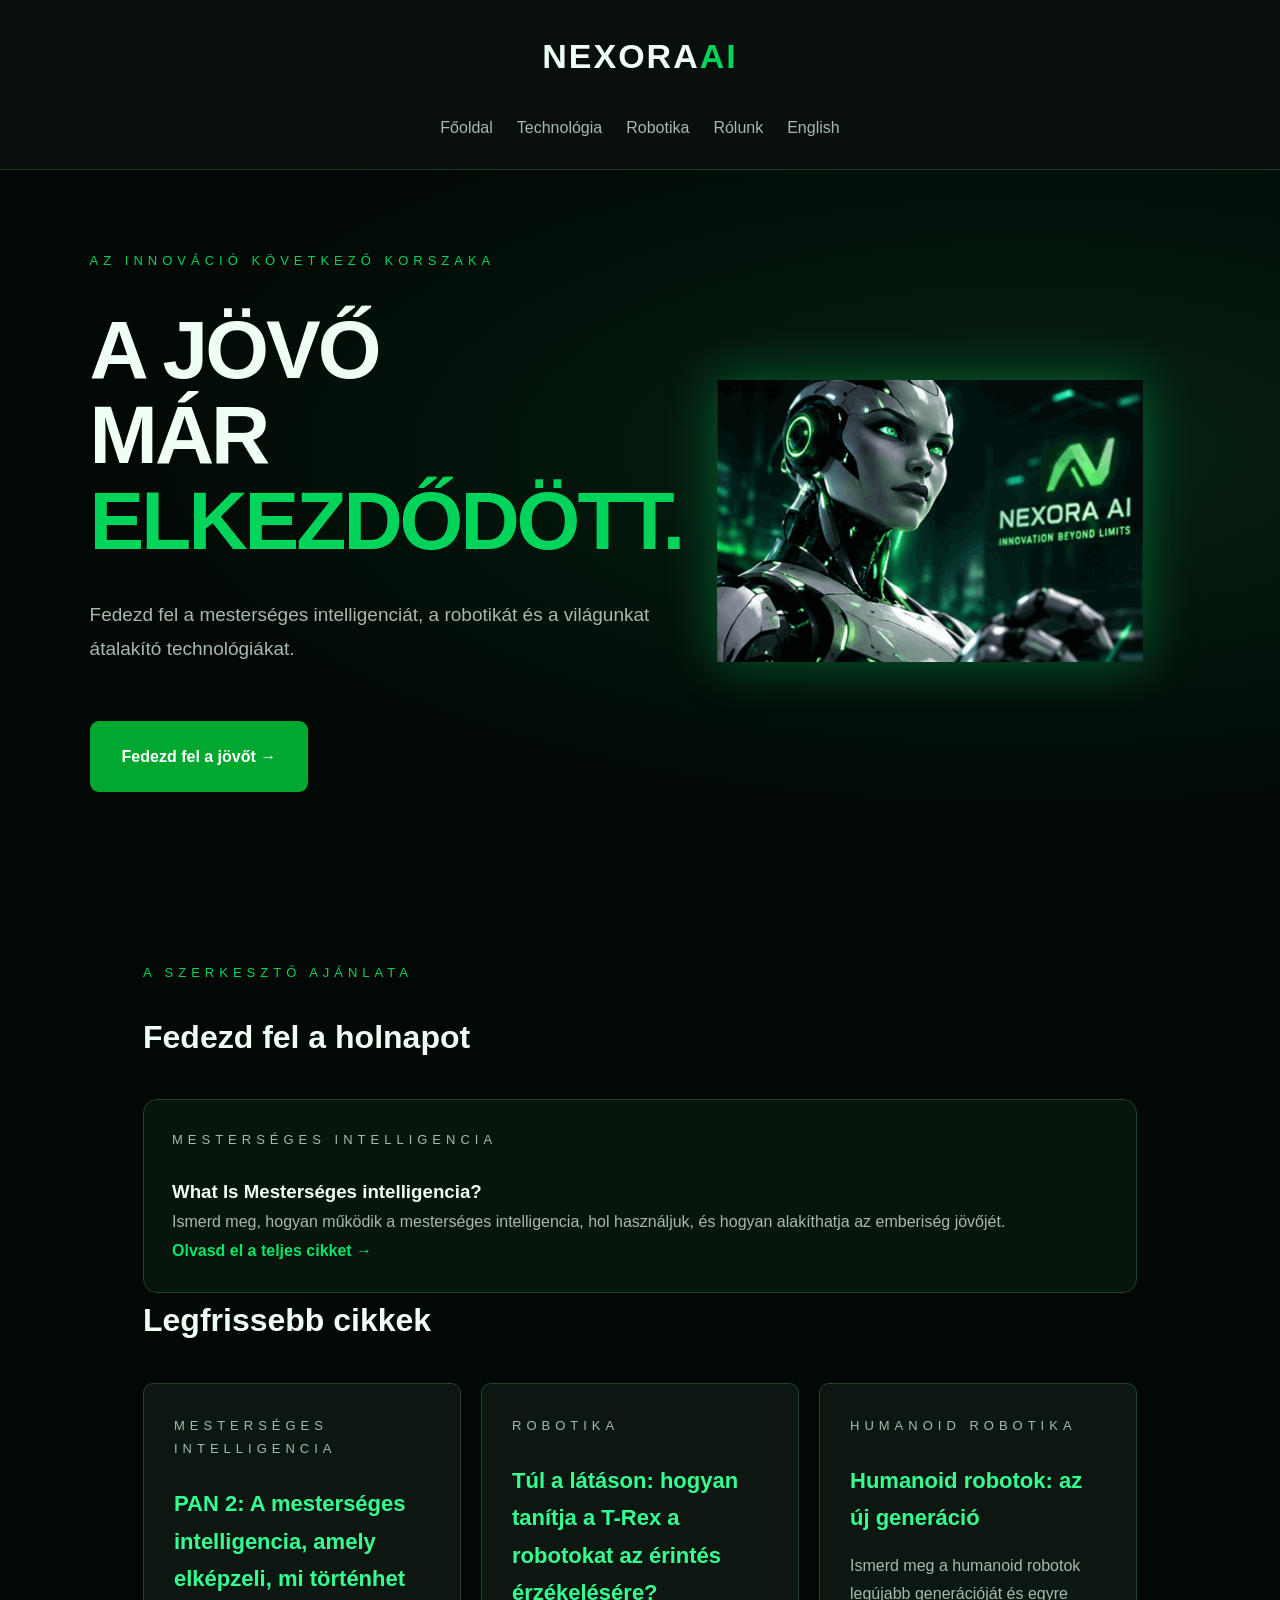
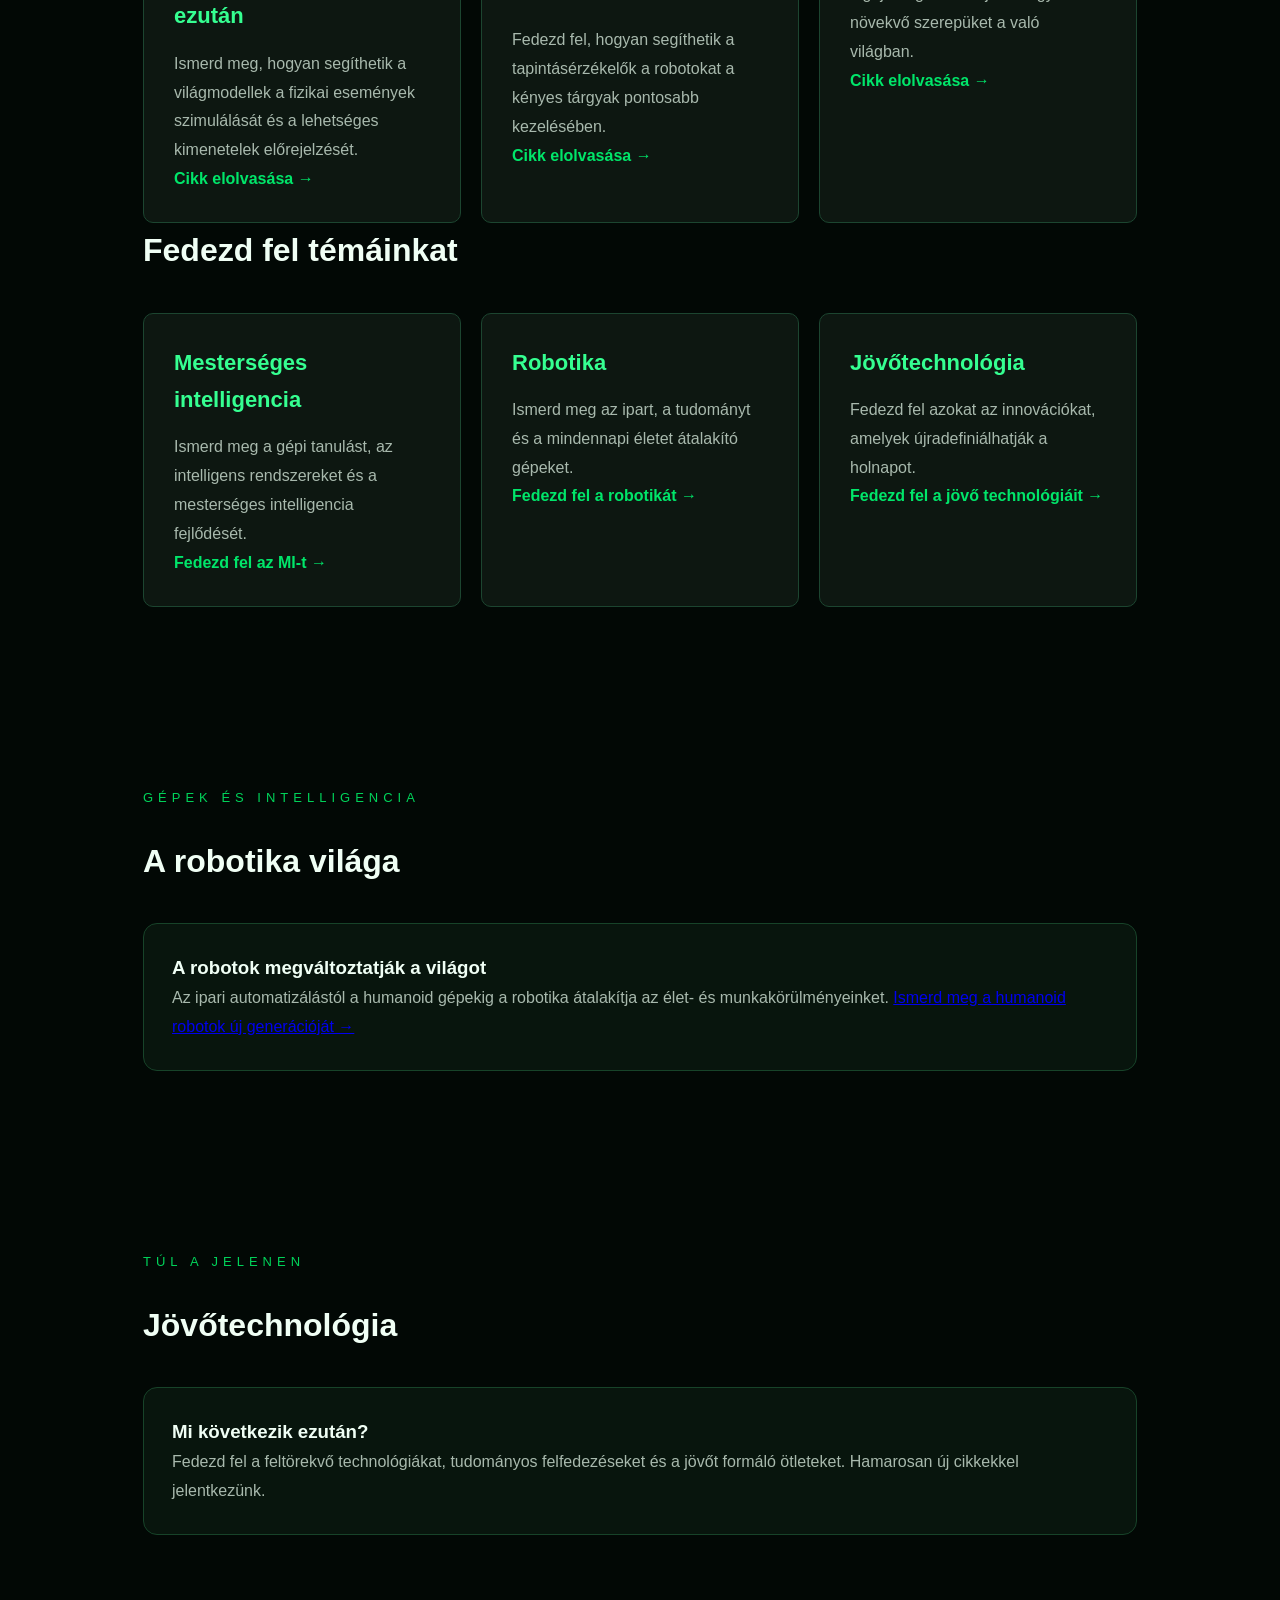
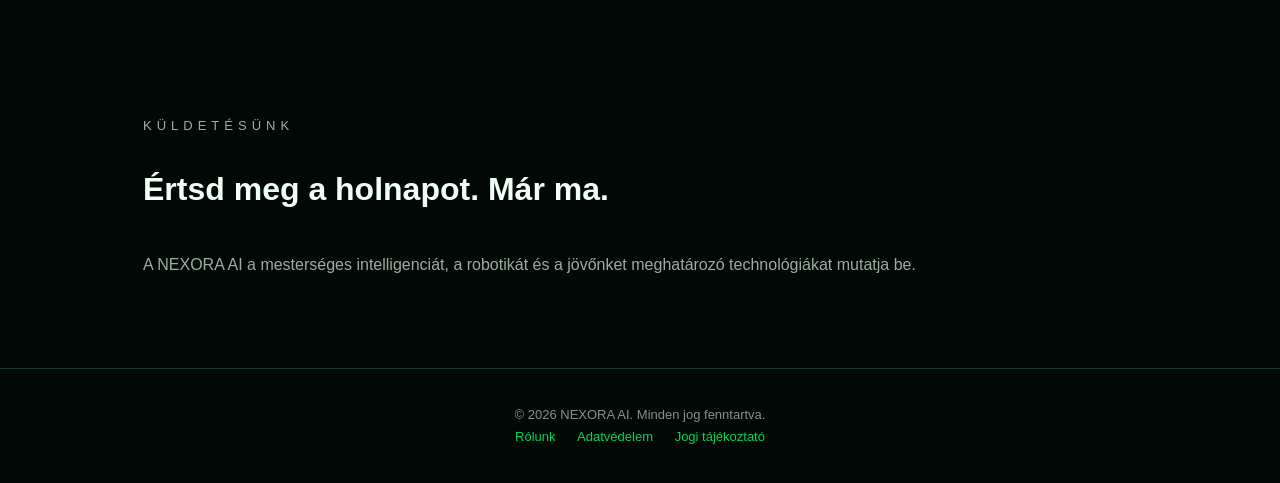
==== hu/index.html @ 95441c3a "Add Hungarian homepage and multilingual SEO" ====
<!DOCTYPE html>
<html lang="hu">
<head>
  <meta charset="UTF-8">
  <meta name="viewport" content="width=device-width, initial-scale=1.0">
  <meta name="description" content="Fedezd fel a mesterséges intelligencia, a robotika és a jövő technológiáit a NEXORA AI segítségével.">
  <meta name="theme-color" content="#020805">
  <title>NEXORA AI — A jövő már elkezdődött</title>
  <link rel="icon" href="../favicon.svg" type="image/svg+xml">
  <link rel="stylesheet" href="../styles.css">

  <style>
    * { box-sizing: border-box; }
    html { scroll-behavior: smooth; }
    body {
      margin: 0;
      background: #020805;
      color: #f0fff5;
      font-family: Arial, sans-serif;
    }
    header {
      padding: 28px 7%;
      display: flex;
      flex-direction: column;
      align-items: center;
      gap: 28px;
      border-bottom: 1px solid #163b27;
    }
    header h2 {
      margin: 0;
      font-size: 34px;
      letter-spacing: 2px;
    }
    header h2 span, .hero h1 span { color: #00d45a; }
    nav {
      display: flex;
      justify-content: center;
      flex-wrap: wrap;
      gap: 24px;
    }
    nav a {
      color: #a8b9ad;
      text-decoration: none;
      font-size: 16px;
    }
    nav a:hover, footer a:hover { color: #00e66a; }
    .hero {
      min-height: 620px;
      padding: 80px 7%;
      display: flex;
      align-items: center;
      background: radial-gradient(ellipse at 80% 40%, #062313 0%, #020805 65%);
      overflow: hidden;
    }
    .hero-inner {
      width: 100%;
      max-width: 1450px;
      margin: auto;
      display: grid;
      grid-template-columns: 1.1fr 0.9fr;
      align-items: center;
      gap: 35px;
    }
    .hero-content { position: relative; z-index: 1; }
    .hero-visual {
      display: flex;
      justify-content: center;
      align-items: center;
      min-width: 0;
    }
    .hero-robot {
      display: block;
      width: 100%;
      max-width: 520px;
      height: auto;
      filter: drop-shadow(0 0 25px rgba(0, 230, 106, 0.35));
      animation: robotFloat 5s ease-in-out infinite, robotGlow 4s ease-in-out infinite;
    }
    @keyframes robotFloat {
      0%, 100% { transform: translateY(0); }
      50% { transform: translateY(-16px); }
    }
    @keyframes robotGlow {
      0%, 100% { filter: drop-shadow(0 0 18px rgba(0, 230, 106, 0.25)); }
      50% { filter: drop-shadow(0 0 38px rgba(0, 230, 106, 0.55)); }
    }
    @media (max-width: 760px) {
      .hero { padding: 65px 7%; }
      .hero-inner { grid-template-columns: 1fr; text-align: center; }
      .hero-content { display: flex; flex-direction: column; align-items: center; }
      .hero-visual { max-width: 420px; margin: auto; }
      .hero-robot { max-width: 100%; }
    }
    @media (prefers-reduced-motion: reduce) {
      .hero-robot { animation: none; }
    }
    .tag {
      color: #00d45a;
      letter-spacing: 5px;
      font-size: 13px;
      text-transform: uppercase;
    }
    .hero h1 {
      max-width: 850px;
      font-size: clamp(46px, 9vw, 82px);
      line-height: 1.04;
      margin: 35px 0;
    }
    .hero p:not(.tag) {
      max-width: 650px;
      color: #a8b9ad;
      font-size: 19px;
      line-height: 1.8;
    }
    .button {
      display: inline-block;
      width: fit-content;
      margin-top: 25px;
      padding: 22px 32px;
      background: #00a82f;
      color: white;
      text-decoration: none;
      font-weight: bold;
      border-radius: 9px;
    }
    .button:hover { background: #00c94b; }
    .section {
      padding: 75px 7%;
      max-width: 1250px;
      margin: auto;
    }
    .section h2 { font-size: 32px; }
    .featured, .card, .topic {
      background: #08150d;
      border: 1px solid #174329;
      border-radius: 14px;
      padding: 28px;
    }
    .featured p, .card p, .topic p {
      color: #a8b9ad;
      line-height: 1.8;
    }
    .cards {
      display: grid;
      grid-template-columns: repeat(auto-fit, minmax(230px, 1fr));
      gap: 20px;
    }
    .card h3 { font-size: 22px; }
    .card a, .read-more {
      color: #00e66a;
      text-decoration: none;
      font-weight: bold;
    }
    .topic { margin-top: 22px; }
    footer {
      text-align: center;
      padding: 35px 7%;
      border-top: 1px solid #163b27;
      color: #82958a;
    }
    footer a {
      color: #00d45a;
      text-decoration: none;
      margin: 0 9px;
    }
    @media (max-width: 600px) {
      .hero { min-height: 570px; padding: 75px 7%; }
      .tag { letter-spacing: 3px; }
      nav { gap: 17px; }
    }
  </style>

  <link rel="canonical" href="https://csabaviski822-hub.github.io/nexora-ai/hu/">

  <link rel="alternate" hreflang="en" href="https://csabaviski822-hub.github.io/nexora-ai/">
  <link rel="alternate" hreflang="hu" href="https://csabaviski822-hub.github.io/nexora-ai/hu/">
  <link rel="alternate" hreflang="x-default" href="https://csabaviski822-hub.github.io/nexora-ai/">

  <meta property="og:type" content="website">
  <meta property="og:title" content="NEXORA AI — A jövő már elkezdődött">
  <meta property="og:description" content="Fedezd fel a mesterséges intelligencia, a robotika és a jövő technológiáit a NEXORA AI segítségével.">
  <meta property="og:url" content="https://csabaviski822-hub.github.io/nexora-ai/hu/">
  <meta property="og:image" content="https://csabaviski822-hub.github.io/nexora-ai/nexora-ai-robot.gif">

  <meta name="twitter:card" content="summary_large_image">
  <meta name="twitter:title" content="NEXORA AI — A jövő már elkezdődött">
  <meta name="twitter:description" content="Fedezd fel a mesterséges intelligencia, a robotika és a jövő technológiáit a NEXORA AI segítségével.">
  <meta name="twitter:image" content="https://csabaviski822-hub.github.io/nexora-ai/nexora-ai-robot.gif">

  <script type="application/ld+json">
  {
    "@context": "https://schema.org",
    "@type": "WebSite",
    "name": "NEXORA AI",
    "url": "https://csabaviski822-hub.github.io/nexora-ai/hu/",
    "description": "Fedezd fel a mesterséges intelligencia, a robotika és a jövő technológiáit a NEXORA AI segítségével."
  }
  </script>

</head>

<body>
<header>
  <h2>NEXORA<span>AI</span></h2>
  <nav>
    <a href="#home">Főoldal</a>
    <a href="#technology">Technológia</a>
    <a href="#robotics">Robotika</a>
    <a href="#about">Rólunk</a>
    <a href="../">English</a>
  </nav>
</header>

<main>
  <section class="hero" id="home">
    <div class="hero-inner">
      <div class="hero-content">
        <p class="tag">Az innováció következő korszaka</p>
        <h1>A JÖVŐ<br>MÁR <span>ELKEZDŐDÖTT.</span></h1>
        <p>Fedezd fel a mesterséges intelligenciát, a robotikát és a világunkat átalakító technológiákat.</p>
        <a class="button" href="#technology">Fedezd fel a jövőt →</a>
      </div>
      <div class="hero-visual">
        <img class="hero-robot" src="../nexora-ai-robot.gif" alt="Cinematic humanoid robot representing the future of AI and robotics">
      </div>
    </div>
  </section>

  <section class="section" id="technology">
    <p class="tag">A szerkesztő ajánlata</p>
    <h2>Fedezd fel a holnapot</h2>

    <article class="featured">
      <p class="tag">Mesterséges intelligencia</p>
      <h3>What Is Mesterséges intelligencia?</h3>
      <p>Ismerd meg, hogyan működik a mesterséges intelligencia, hol használjuk, és hogyan alakíthatja az emberiség jövőjét.</p>
      <a class="read-more" href="../articles/what-is-artificial-intelligence.html">Olvasd el a teljes cikket →</a>
    </article>

    <h2>Legfrissebb cikkek</h2>
    <div class="cards">
      <article class="card">
        <p class="tag">Mesterséges intelligencia</p>
        <h3>PAN 2: A mesterséges intelligencia, amely elképzeli, mi történhet ezután</h3>
        <p>Ismerd meg, hogyan segíthetik a világmodellek a fizikai események szimulálását és a lehetséges kimenetelek előrejelzését.</p>
        <a href="../articles/pan-2-world-model.html">Cikk elolvasása →</a>
      </article>

      <article class="card">
        <p class="tag">Robotika</p>
        <h3>Túl a látáson: hogyan tanítja a T-Rex a robotokat az érintés érzékelésére?</h3>
        <p>Fedezd fel, hogyan segíthetik a tapintásérzékelők a robotokat a kényes tárgyak pontosabb kezelésében.</p>
        <a href="../articles/trex-robot-touch.html">Cikk elolvasása →</a>
      </article>

      <article class="card">
        <p class="tag">Humanoid robotika</p>
        <h3>Humanoid robotok: az új generáció</h3>
        <p>Ismerd meg a humanoid robotok legújabb generációját és egyre növekvő szerepüket a való világban.</p>
        <a href="../articles/humanoid-robots-new-generation.html">Cikk elolvasása →</a>
      </article>
    </div>

    <h2>Fedezd fel témáinkat</h2>
    <div class="cards">
      <article class="card">
        <h3>Mesterséges intelligencia</h3>
        <p>Ismerd meg a gépi tanulást, az intelligens rendszereket és a mesterséges intelligencia fejlődését.</p>
        <a href="../articles/what-is-artificial-intelligence.html">Fedezd fel az MI-t →</a>
      </article>

      <article class="card">
        <h3>Robotika</h3>
        <p>Ismerd meg az ipart, a tudományt és a mindennapi életet átalakító gépeket.</p>
        <a href="#robotics">Fedezd fel a robotikát →</a>
      </article>

      <article class="card">
        <h3>Jövőtechnológia</h3>
        <p>Fedezd fel azokat az innovációkat, amelyek újradefiniálhatják a holnapot.</p>
        <a href="#future">Fedezd fel a jövő technológiáit →</a>
      </article>
    </div>
  </section>

  <section class="section" id="robotics">
    <p class="tag">Gépek és intelligencia</p>
    <h2>A robotika világa</h2>
    <div class="topic">
      <h3>A robotok megváltoztatják a világot</h3>
      <p>Az ipari automatizálástól a humanoid gépekig a robotika átalakítja az élet- és munkakörülményeinket. <a href="../articles/humanoid-robots-new-generation.html">Ismerd meg a humanoid robotok új generációját →</a></p>
    </div>
  </section>

  <section class="section" id="future">
    <p class="tag">Túl a jelenen</p>
    <h2>Jövőtechnológia</h2>
    <div class="topic">
      <h3>Mi következik ezután?</h3>
      <p>Fedezd fel a feltörekvő technológiákat, tudományos felfedezéseket és a jövőt formáló ötleteket. Hamarosan új cikkekkel jelentkezünk.</p>
    </div>
  </section>

  <section class="section" id="about">
    <p class="tag">Küldetésünk</p>
    <h2>Értsd meg a holnapot. Már ma.</h2>
    <p>A NEXORA AI a mesterséges intelligenciát, a robotikát és a jövőnket meghatározó technológiákat mutatja be.</p>
  </section>
</main>

<footer>
  <p>© 2026 NEXORA AI. Minden jog fenntartva.</p>
  <a href="../about.html">Rólunk</a>
  <a href="../privacy.html">Adatvédelem</a>
  <a href="../disclosure.html">Jogi tájékoztató</a>
</footer>
</body>
</html>
---- styles.css ----
* {
    margin: 0;
    padding: 0;
    box-sizing: border-box;
}

html {
    scroll-behavior: smooth;
}

body {
    background: #070b0a;
    color: #eafff1;
    font-family: Arial, sans-serif;
    line-height: 1.7;
}

header {
    display: flex;
    justify-content: space-between;
    align-items: center;
    padding: 25px 8%;
    border-bottom: 1px solid #173b2a;
    background: #090f0c;
}

header h2 {
    font-size: 27px;
    letter-spacing: 2px;
}

header h2 span,
.hero h1 span {
    color: #35ff91;
}

nav {
    display: flex;
    gap: 25px;
}

nav a {
    color: #c5d8cb;
    text-decoration: none;
    font-size: 14px;
    transition: 0.3s;
}

nav a:hover {
    color: #35ff91;
}

.hero {
    min-height: 650px;
    padding: 130px 10%;
    display: flex;
    flex-direction: column;
    justify-content: center;
    background:
    radial-gradient(ellipse at 80% 40%, #123b2860, transparent 55%),
    #070b0a;
}

.tag {
    color: #35ff91;
    letter-spacing: 4px;
    font-size: 12px;
    margin-bottom: 25px;
}

.hero h1 {
    font-size: clamp(45px, 8vw, 90px);
    line-height: 1.05;
    letter-spacing: -3px;
    margin-bottom: 25px;
}

.hero p:not(.tag) {
    color: #9aafa1;
    max-width: 520px;
    margin-bottom: 30px;
}

.button {
    display: inline-block;
    width: fit-content;
    padding: 14px 27px;
    background: #35ff91;
    color: #061009;
    text-decoration: none;
    font-weight: bold;
    border-radius: 5px;
    transition: 0.3s;
}

.button:hover {
    background: #a1ffc5;
    transform: translateY(-3px);
}

section:not(.hero) {
    padding: 90px 10%;
}

section h2 {
    font-size: 35px;
    margin-bottom: 35px;
}

.cards {
    display: grid;
    grid-template-columns: repeat(3, 1fr);
    gap: 20px;
}

.cards article {
    background: #0d1711;
    border: 1px solid #1c4530;
    padding: 30px;
    border-radius: 10px;
    transition: 0.3s;
}

.cards article:hover {
    border-color: #35ff91;
    transform: translateY(-5px);
}

.cards h3 {
    color: #35ff91;
    margin-bottom: 15px;
}

.cards p,
#about p {
    color: #9aafa1;
}

footer {
    text-align: center;
    padding: 30px;
    border-top: 1px solid #173b2a;
    color: #718679;
    font-size: 13px;
}

@media (max-width: 700px) {
    header {
        flex-direction: column;
        gap: 15px;
    }

    nav {
        gap: 12px;
        flex-wrap: wrap;
        justify-content: center;
    }

    .hero {
        min-height: 550px;
        padding: 90px 7%;
    }

    .cards {
        grid-template-columns: 1fr;
    }

    section:not(.hero) {
        padding: 65px 7%;
    }
}
0
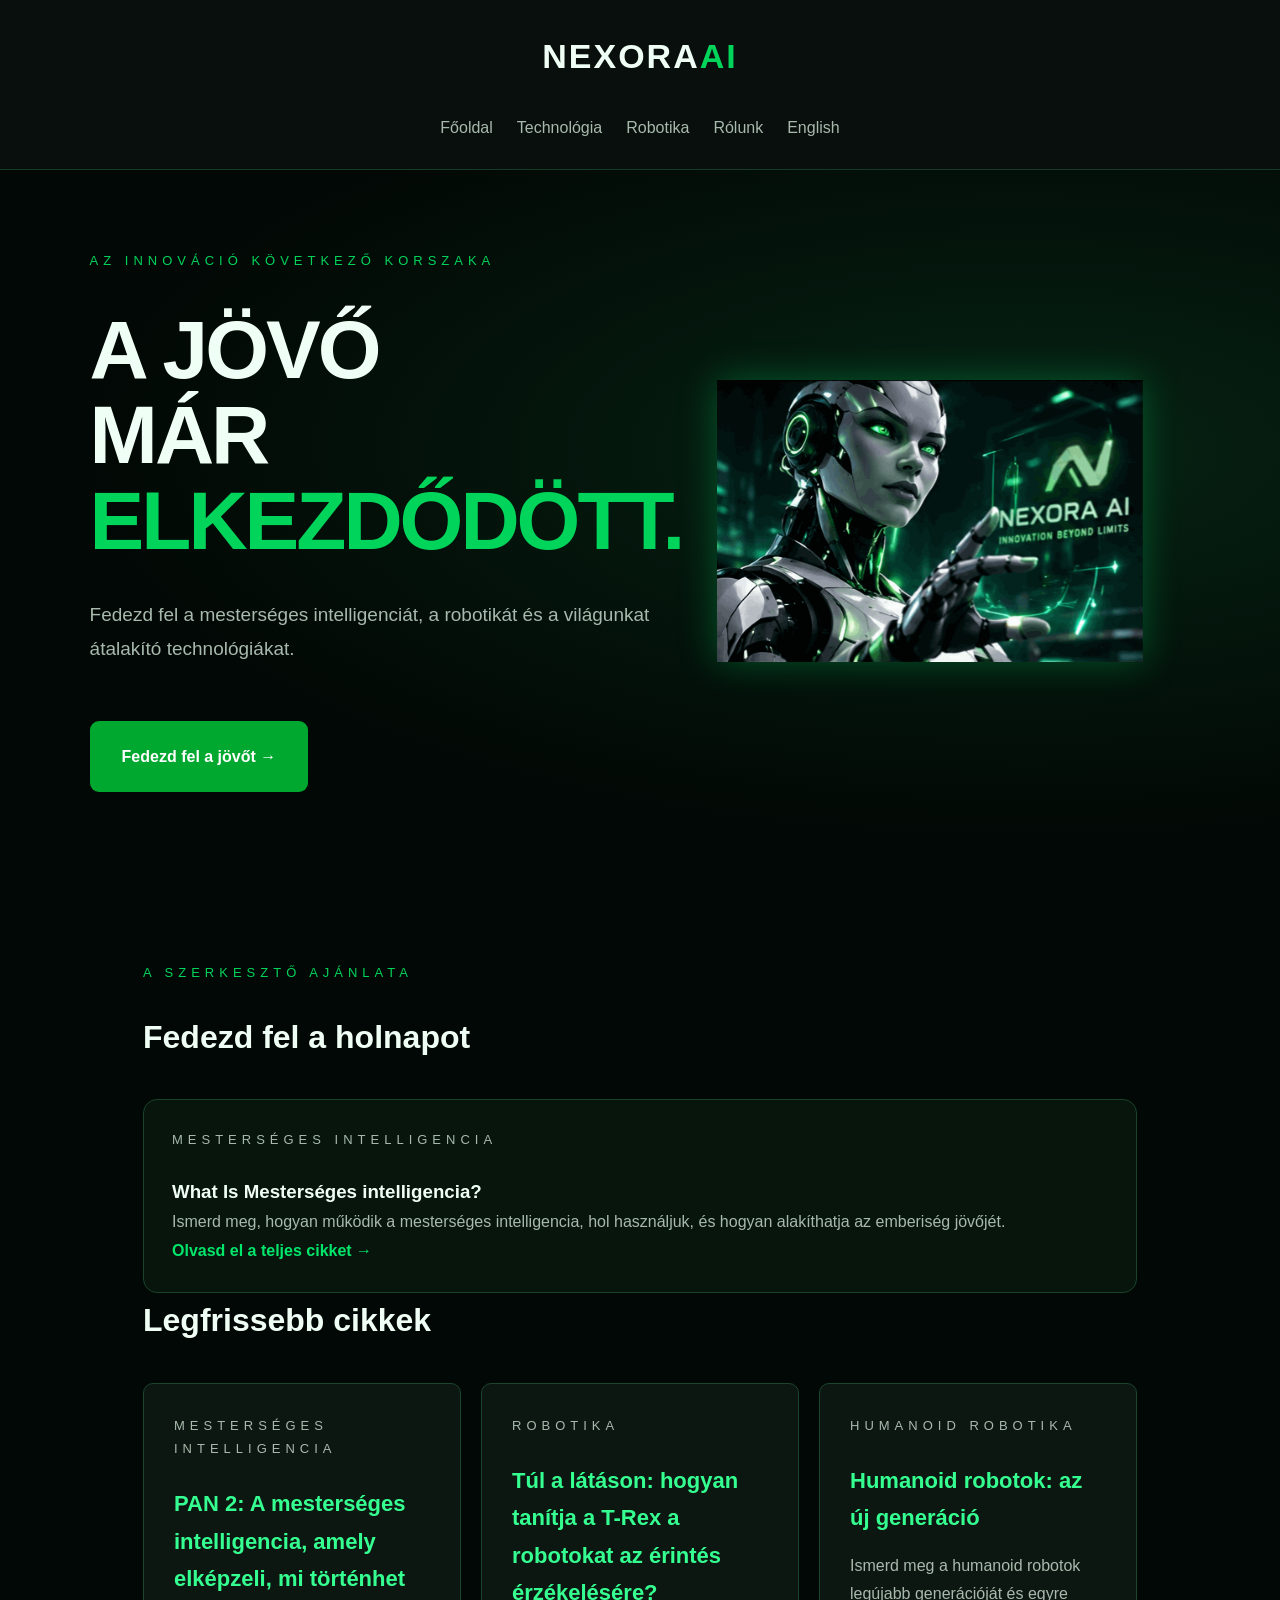
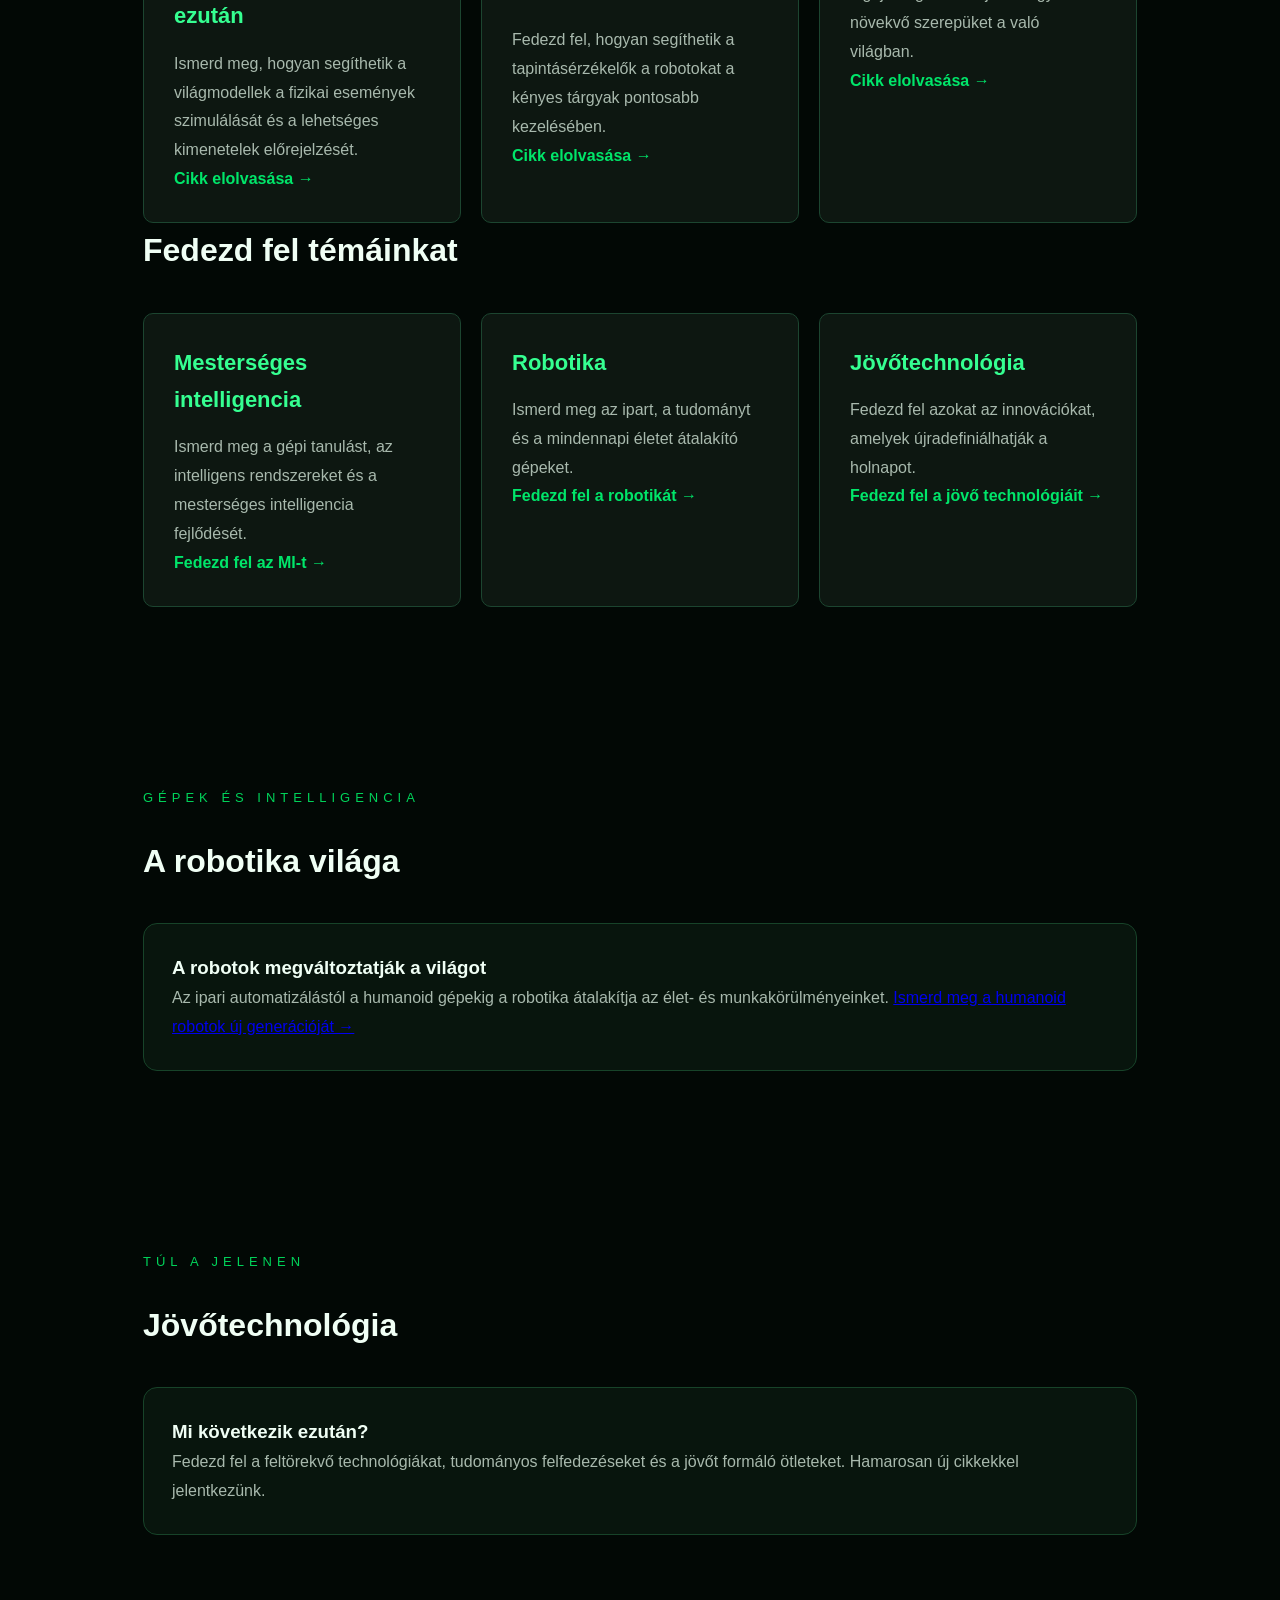
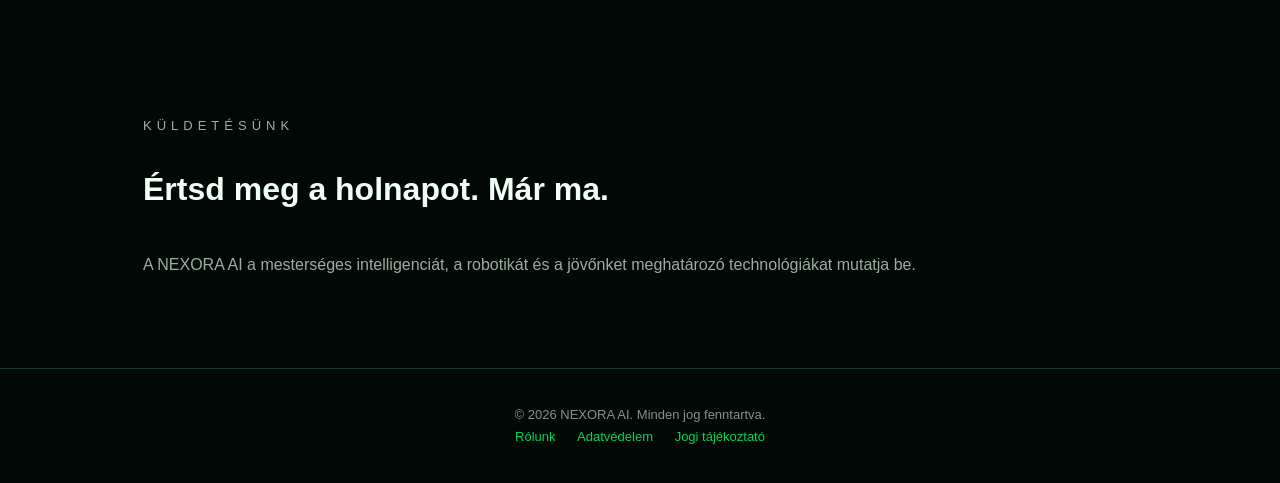
==== commit bf00c9a0: "Optimize robot animation on both homepages" ====
--- a/hu/index.html
+++ b/hu/index.html
@@ -73,17 +73,17 @@
       width: 100%;
       max-width: 520px;
       height: auto;
-      filter: drop-shadow(0 0 25px rgba(0, 230, 106, 0.35));
-      animation: robotFloat 5s ease-in-out infinite, robotGlow 4s ease-in-out infinite;
+      filter: drop-shadow(0 0 18px rgba(0, 230, 106, 0.3));
+      transform: translateZ(0);
+      backface-visibility: hidden;
+      will-change: transform;
+      animation: robotFloat 6s ease-in-out infinite;
     }
     @keyframes robotFloat {
       0%, 100% { transform: translateY(0); }
-      50% { transform: translateY(-16px); }
-    }
-    @keyframes robotGlow {
-      0%, 100% { filter: drop-shadow(0 0 18px rgba(0, 230, 106, 0.25)); }
-      50% { filter: drop-shadow(0 0 38px rgba(0, 230, 106, 0.55)); }
-    }
+      50% { transform: translate3d(0, -10px, 0); }
+    }
+
     @media (max-width: 760px) {
       .hero { padding: 65px 7%; }
       .hero-inner { grid-template-columns: 1fr; text-align: center; }
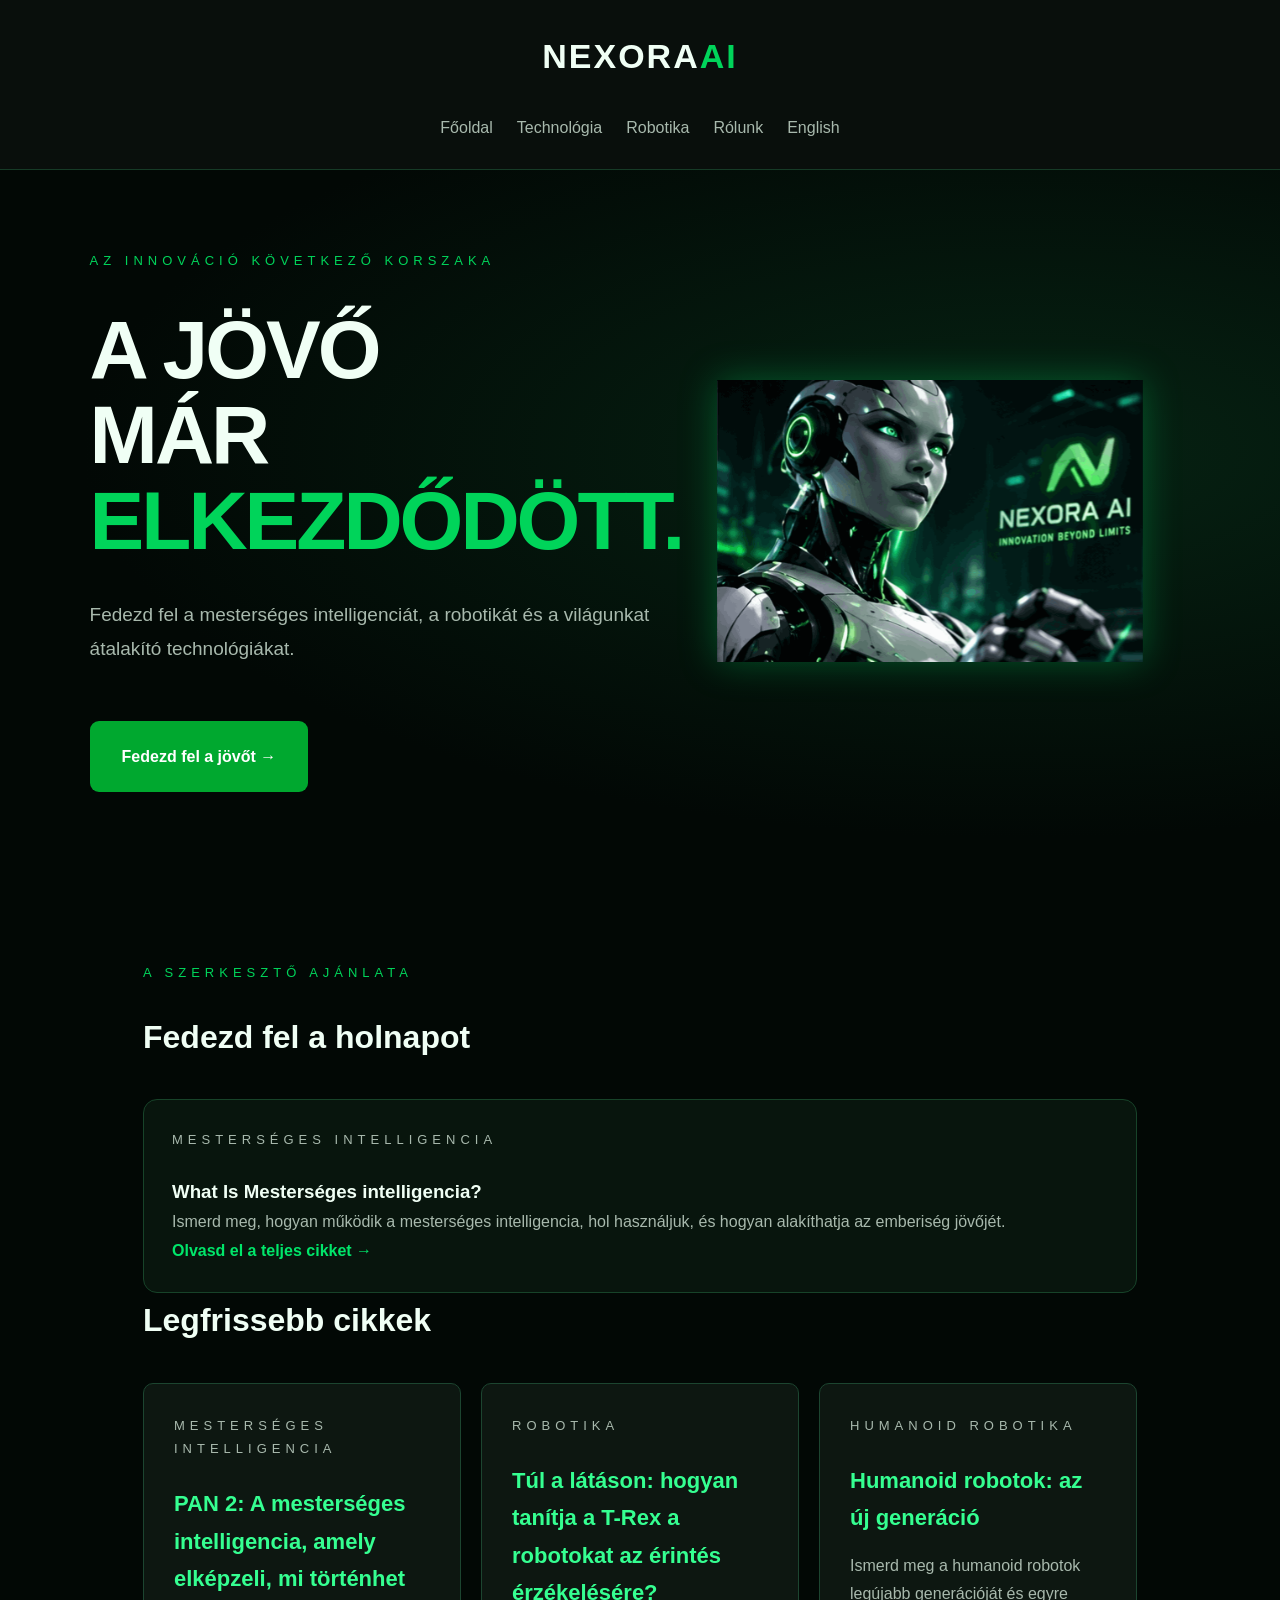
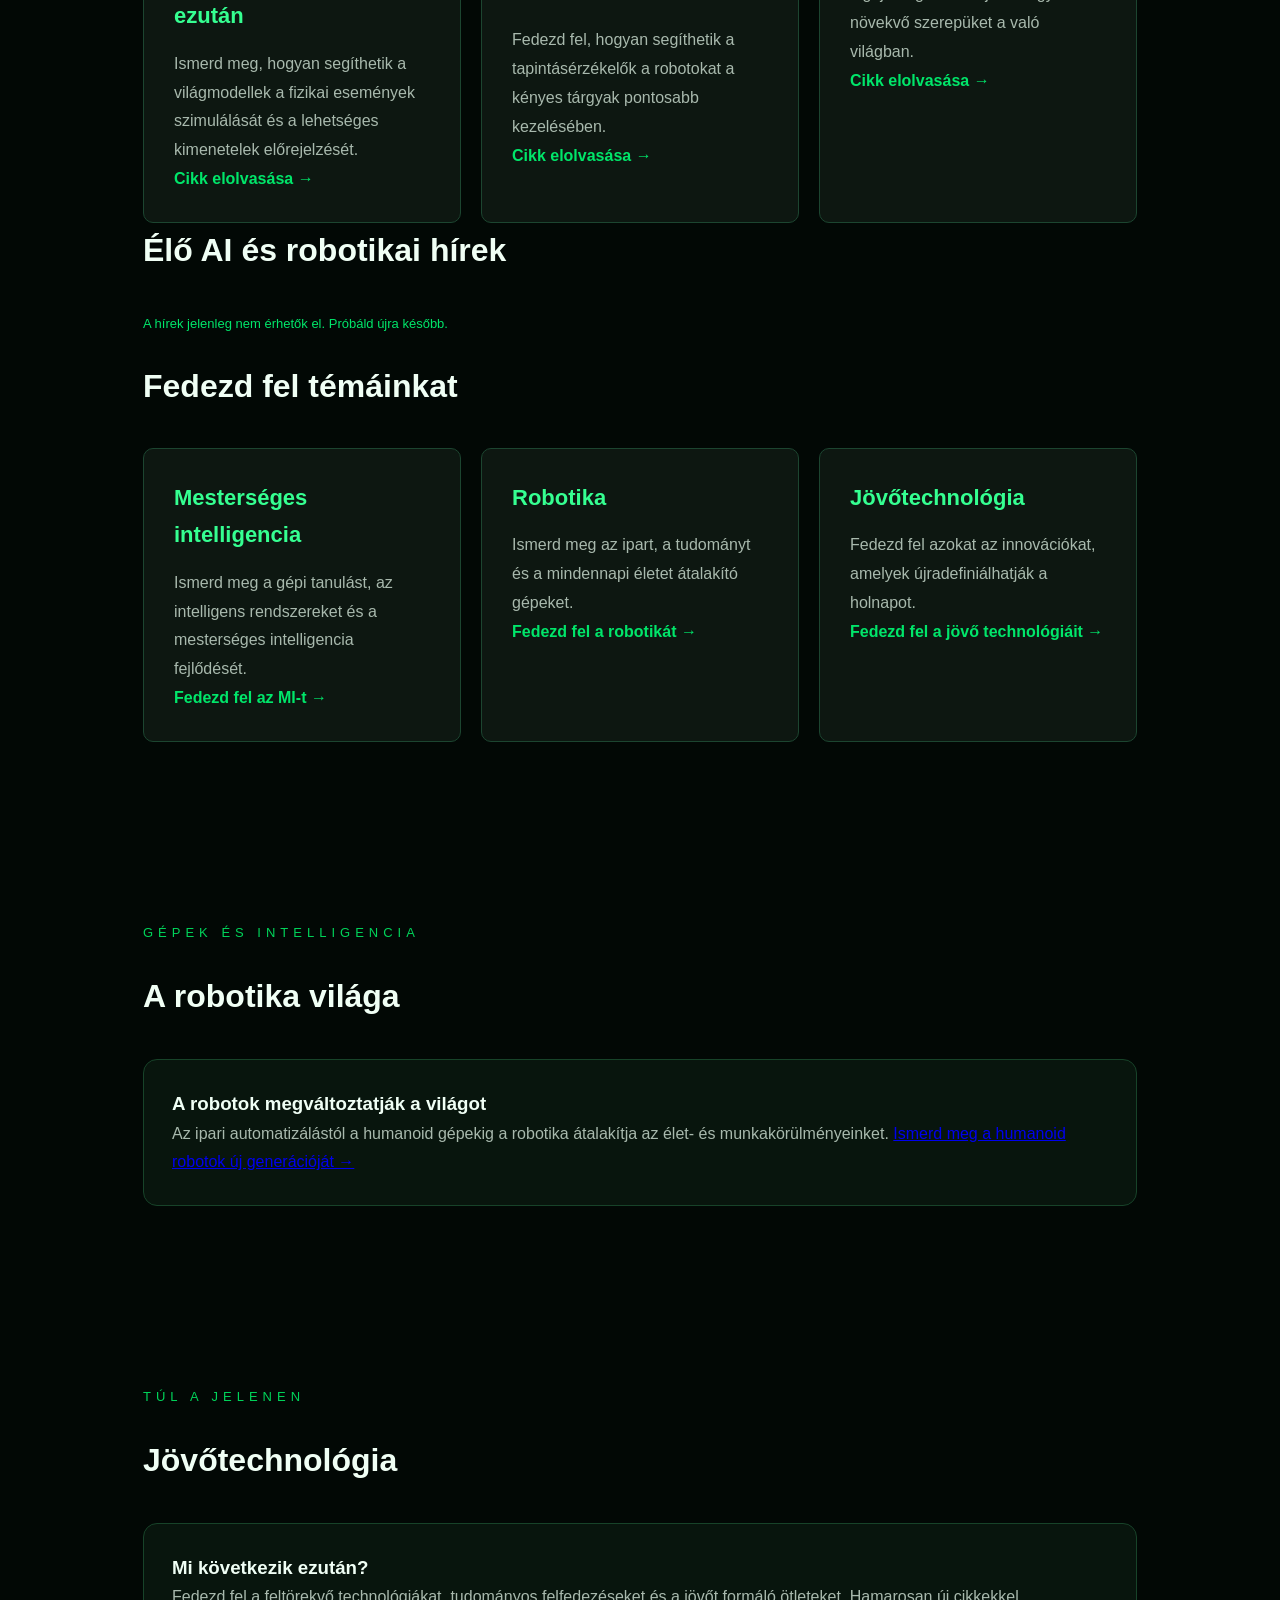
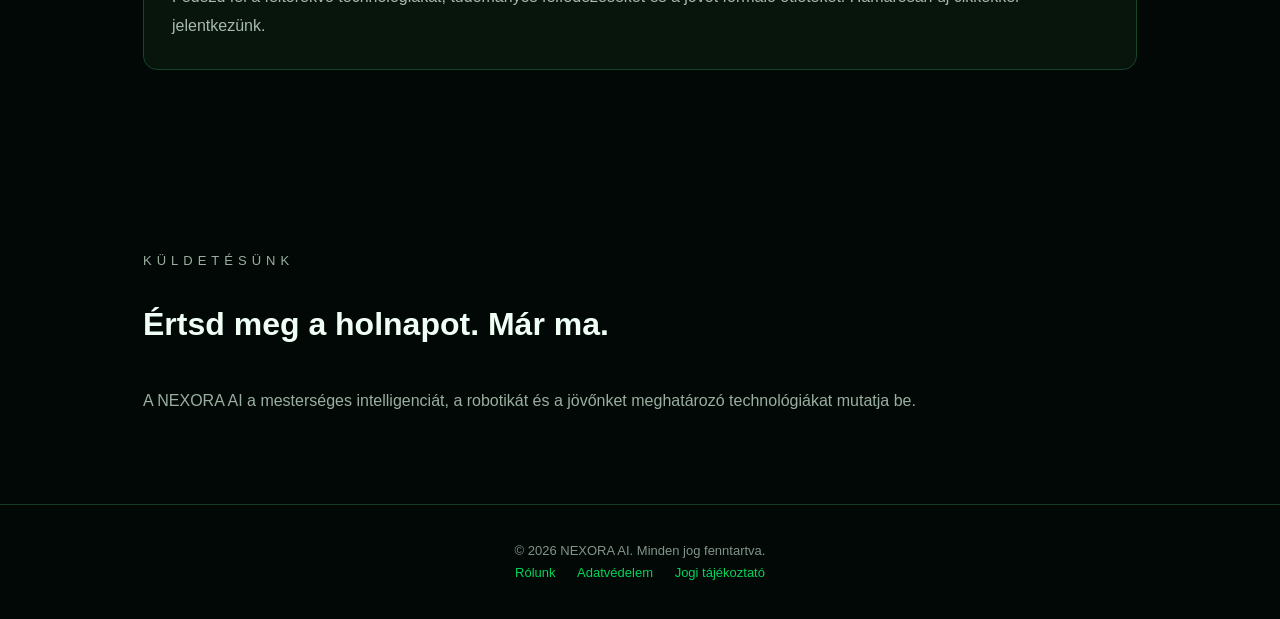
==== commit 75d59c98: "Add automated AI and robotics news feed" ====
--- a/hu/index.html
+++ b/hu/index.html
@@ -7,6 +7,7 @@
   <meta name="theme-color" content="#020805">
   <title>NEXORA AI — A jövő már elkezdődött</title>
   <link rel="icon" href="../favicon.svg" type="image/svg+xml">
+  <link rel="manifest" href="manifest.json">
   <link rel="stylesheet" href="../styles.css">
 
   <style>
@@ -167,6 +168,51 @@
       .hero { min-height: 570px; padding: 75px 7%; }
       .tag { letter-spacing: 3px; }
       nav { gap: 17px; }
+    }
+
+    .news-status {
+      color: #00e66a;
+      font-size: 13px;
+      margin: 12px 0 24px;
+    }
+    .news-grid {
+      margin-top: 22px;
+    }
+    .news-card {
+      display: flex;
+      flex-direction: column;
+      gap: 12px;
+      transition: transform .2s ease, border-color .2s ease;
+    }
+    .news-card:hover {
+      transform: translateY(-4px);
+      border-color: #00e66a;
+    }
+    .news-card h3 {
+      line-height: 1.4;
+      overflow-wrap: anywhere;
+    }
+    .news-card .tag {
+      margin: 0;
+      font-size: 11px;
+      letter-spacing: 2px;
+    }
+    .news-source {
+      color: #00e66a !important;
+      font-size: 12px;
+      margin-top: auto;
+    }
+    .news-card a {
+      color: #00e66a;
+      text-decoration: none;
+      font-weight: bold;
+    }
+    .news-card a:hover {
+      text-decoration: underline;
+    }
+    @media (prefers-reduced-motion: reduce) {
+      .news-card { transition: none; }
+      .news-card:hover { transform: none; }
     }
   </style>
 
@@ -261,6 +307,10 @@
       </article>
     </div>
 
+    <h2>Élő AI és robotikai hírek</h2>
+    <p class="news-status" id="news-status">Hírek betöltése...</p>
+    <div class="cards news-grid" id="news-list"></div>
+
     <h2>Fedezd fel témáinkat</h2>
     <div class="cards">
       <article class="card">
@@ -314,5 +364,17 @@
   <a href="../privacy.html">Adatvédelem</a>
   <a href="../disclosure.html">Jogi tájékoztató</a>
 </footer>
+
+  <script>
+    if ("serviceWorker" in navigator) {
+      window.addEventListener("load", () => {
+        navigator.serviceWorker.register("/nexora-ai/service-worker.js", {
+          scope: "/nexora-ai/"
+        }).catch(error => console.error("NEXORA SW:", error));
+      });
+    }
+  </script>
+
+  <script src="../news.js" defer></script>
 </body>
 </html>
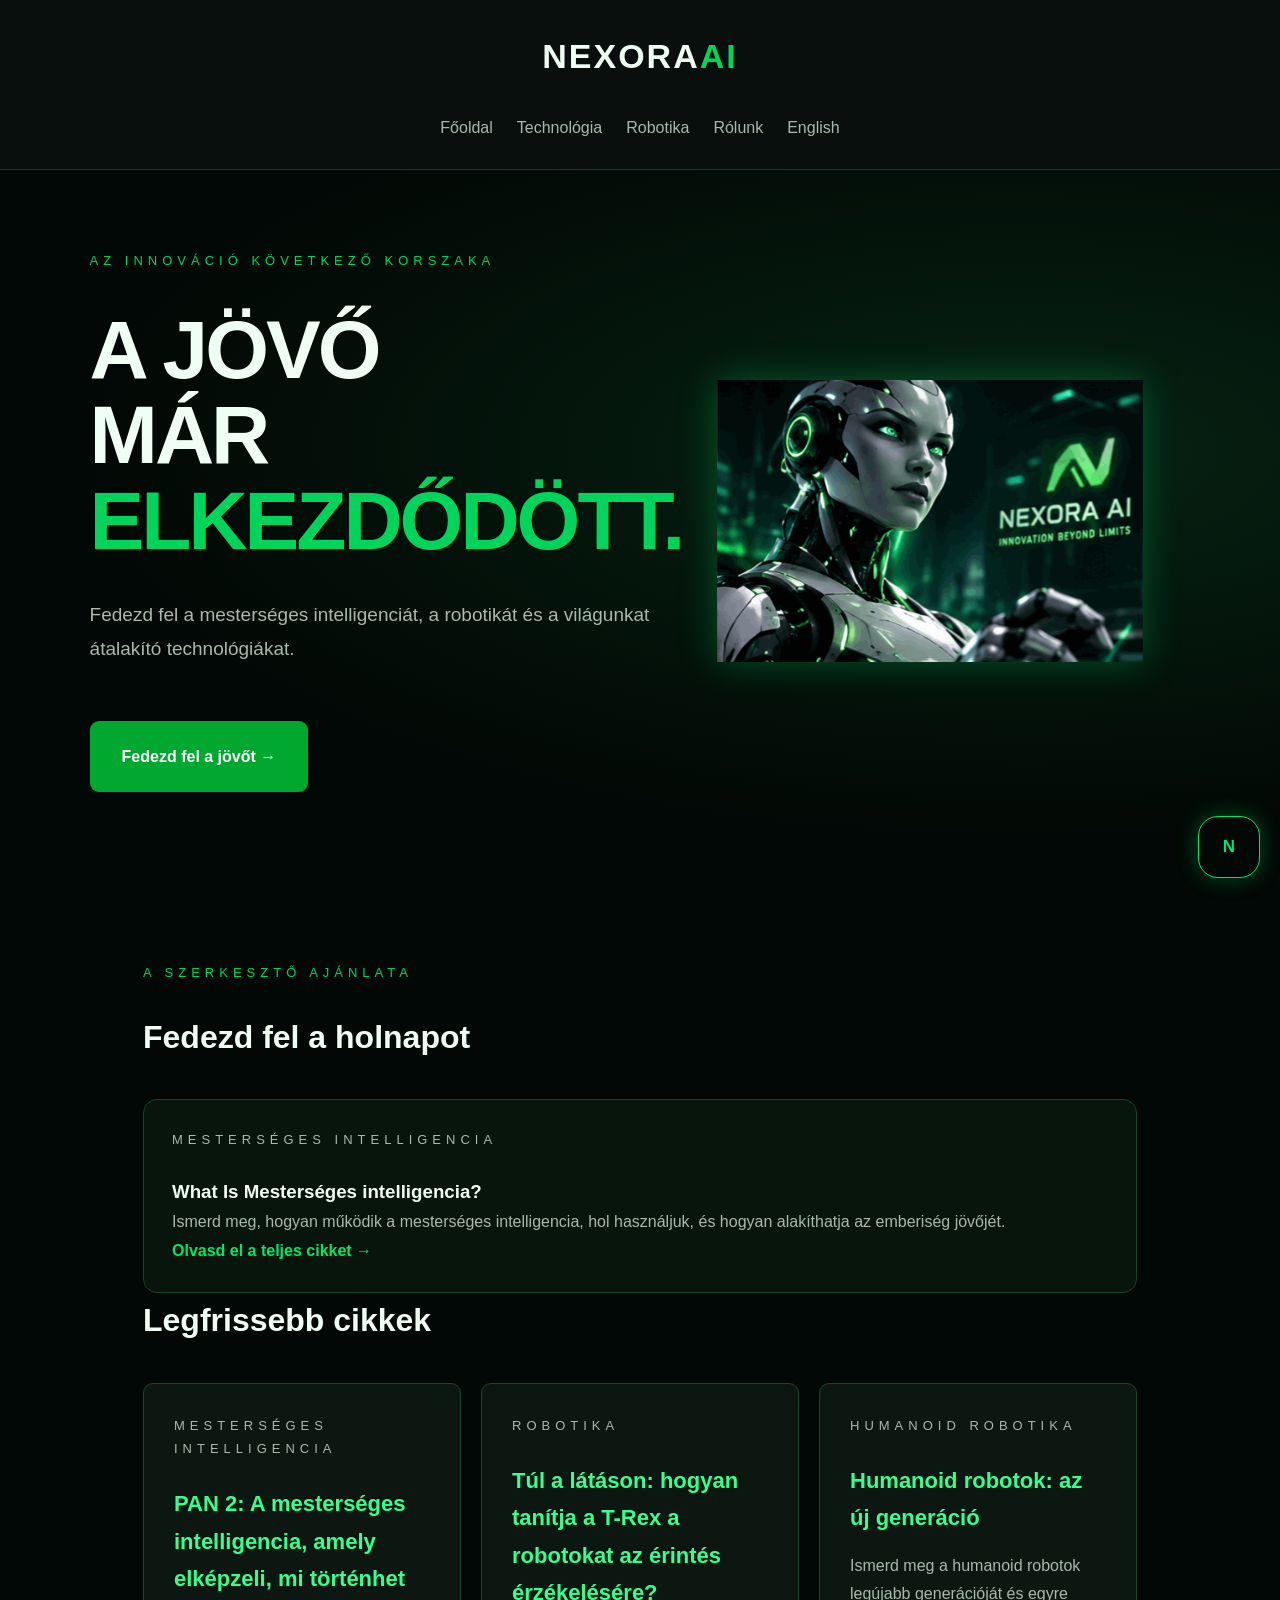
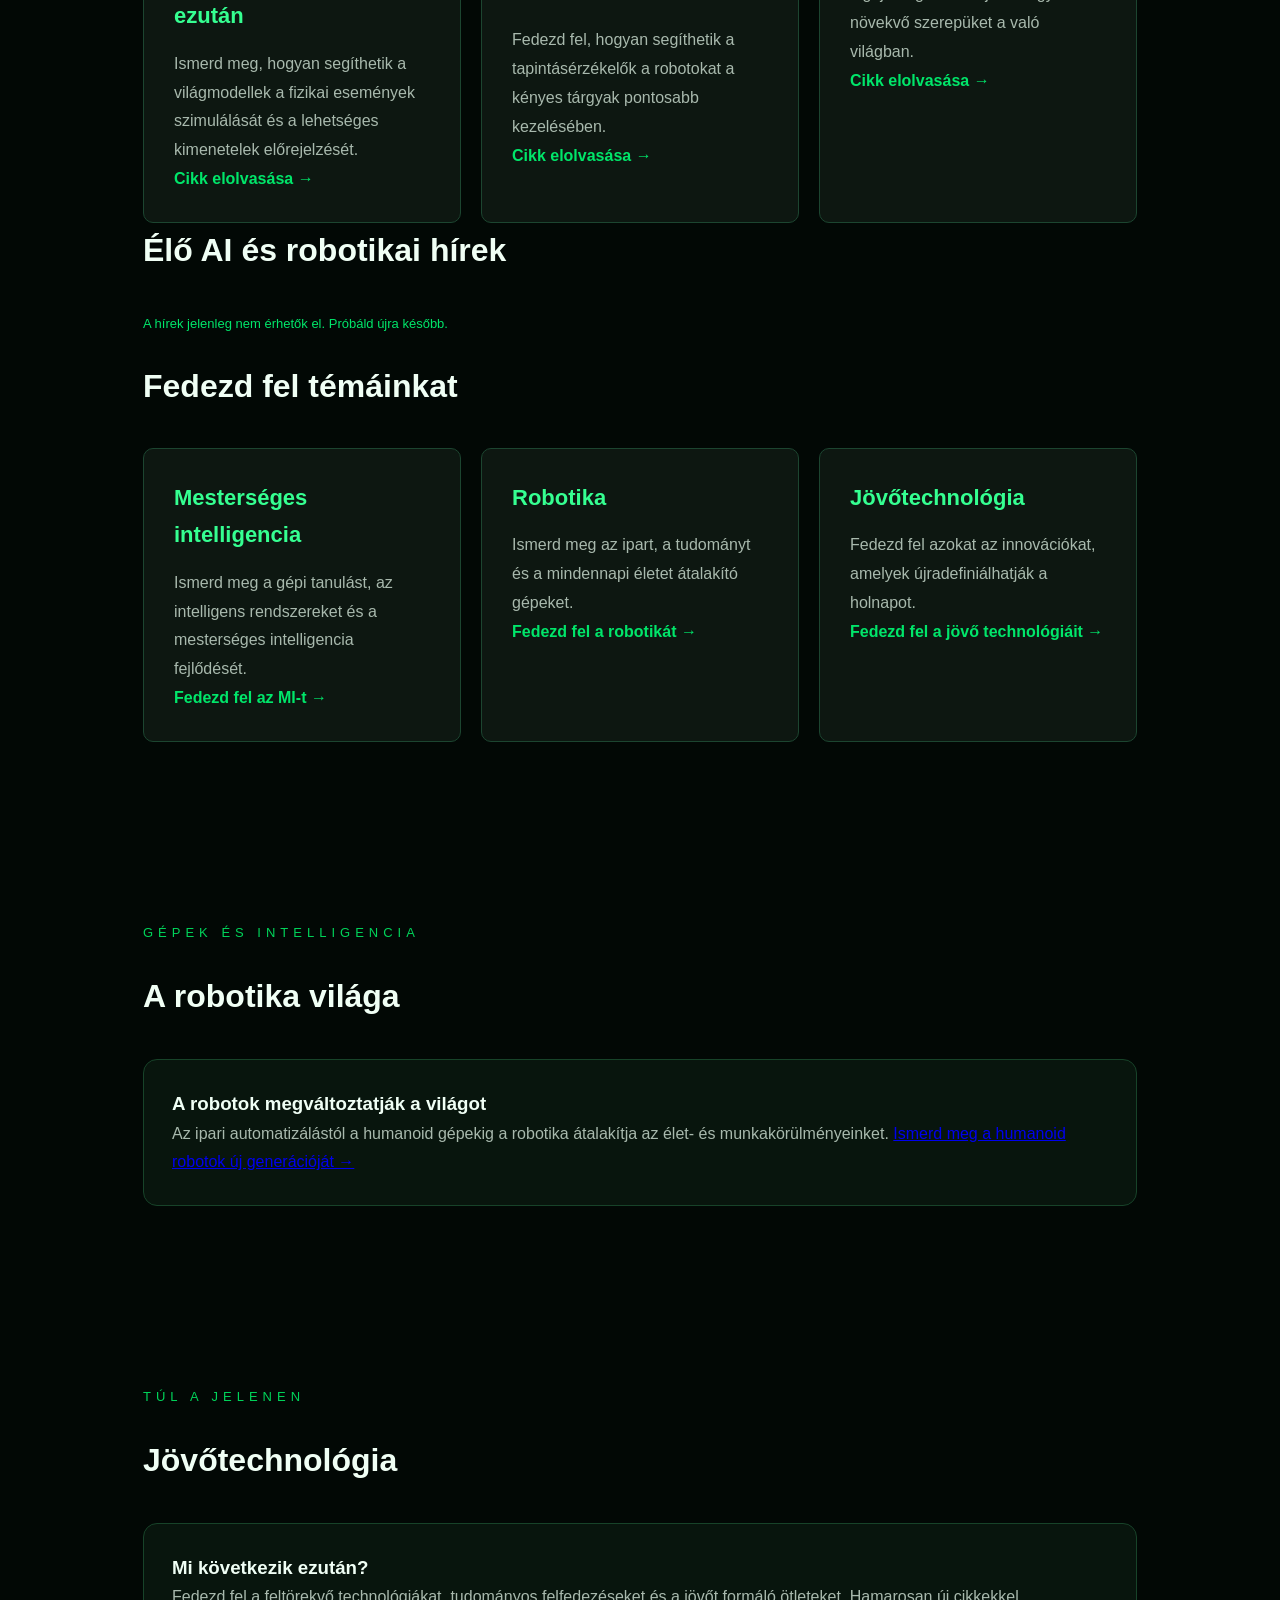
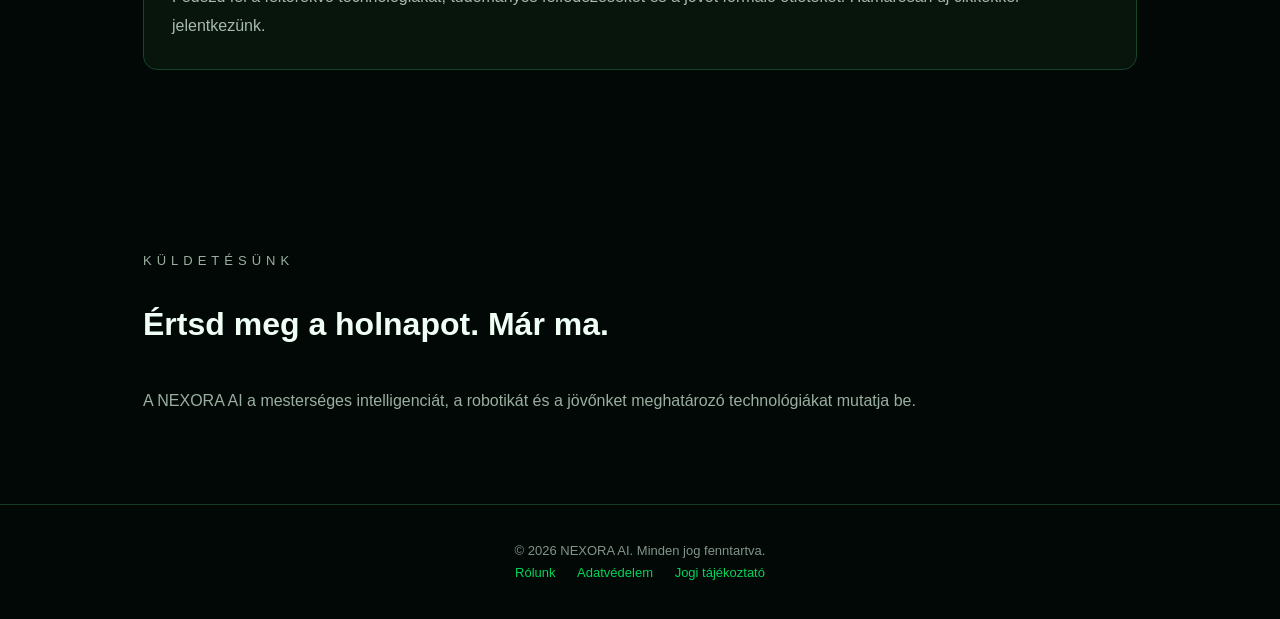
==== commit 749ed3fe: "Add floating NEXORA control panel" ====
--- a/hu/index.html
+++ b/hu/index.html
@@ -9,6 +9,7 @@
   <link rel="icon" href="../favicon.svg" type="image/svg+xml">
   <link rel="manifest" href="manifest.json">
   <link rel="stylesheet" href="../styles.css">
+  <link rel="stylesheet" href="../floating-panel.css">
 
   <style>
     * { box-sizing: border-box; }
@@ -376,5 +377,6 @@
   </script>
 
   <script src="../news.js" defer></script>
+  <script src="../floating-panel.js" defer></script>
 </body>
 </html>
--- a/floating-panel.css
+++ b/floating-panel.css
@@ -0,0 +1,66 @@
+#nexora-launcher {
+  position: fixed;
+  right: 20px;
+  bottom: 22px;
+  z-index: 9999;
+  width: 62px;
+  height: 62px;
+  border: 1px solid #00e66a;
+  border-radius: 20px;
+  background: #020805;
+  color: #00e66a;
+  font-weight: 900;
+  font-size: 17px;
+  box-shadow: 0 0 22px #00d45a55;
+  cursor: pointer;
+  animation: nexoraPulse 3s infinite;
+}
+#nexora-panel {
+  position: fixed;
+  right: 20px;
+  bottom: 96px;
+  z-index: 9998;
+  width: min(320px, calc(100vw - 40px));
+  padding: 20px;
+  border: 1px solid #17683a;
+  border-radius: 18px;
+  background: #06130b;
+  color: #f0fff5;
+  box-shadow: 0 0 35px #00d45a30;
+  font-family: Arial, sans-serif;
+}
+#nexora-panel[hidden] { display: none; }
+#nexora-panel h3 {
+  color: #00e66a;
+  margin: 0 0 8px;
+}
+#nexora-panel p {
+  color: #a8b9ad;
+  font-size: 13px;
+}
+.nexora-action {
+  display: block;
+  width: 100%;
+  margin-top: 11px;
+  padding: 13px;
+  border: 1px solid #17683a;
+  border-radius: 10px;
+  background: #0b2414;
+  color: #eaffef;
+  text-align: left;
+  cursor: pointer;
+}
+.nexora-action:disabled {
+  opacity: .5;
+  cursor: not-allowed;
+}
+#nexora-panel button:focus-visible {
+  outline: 2px solid #00e66a;
+  outline-offset: 3px;
+}
+@keyframes nexoraPulse {
+  50% { box-shadow: 0 0 32px #00d45a99; }
+}
+@media (prefers-reduced-motion: reduce) {
+  #nexora-launcher { animation: none; }
+}
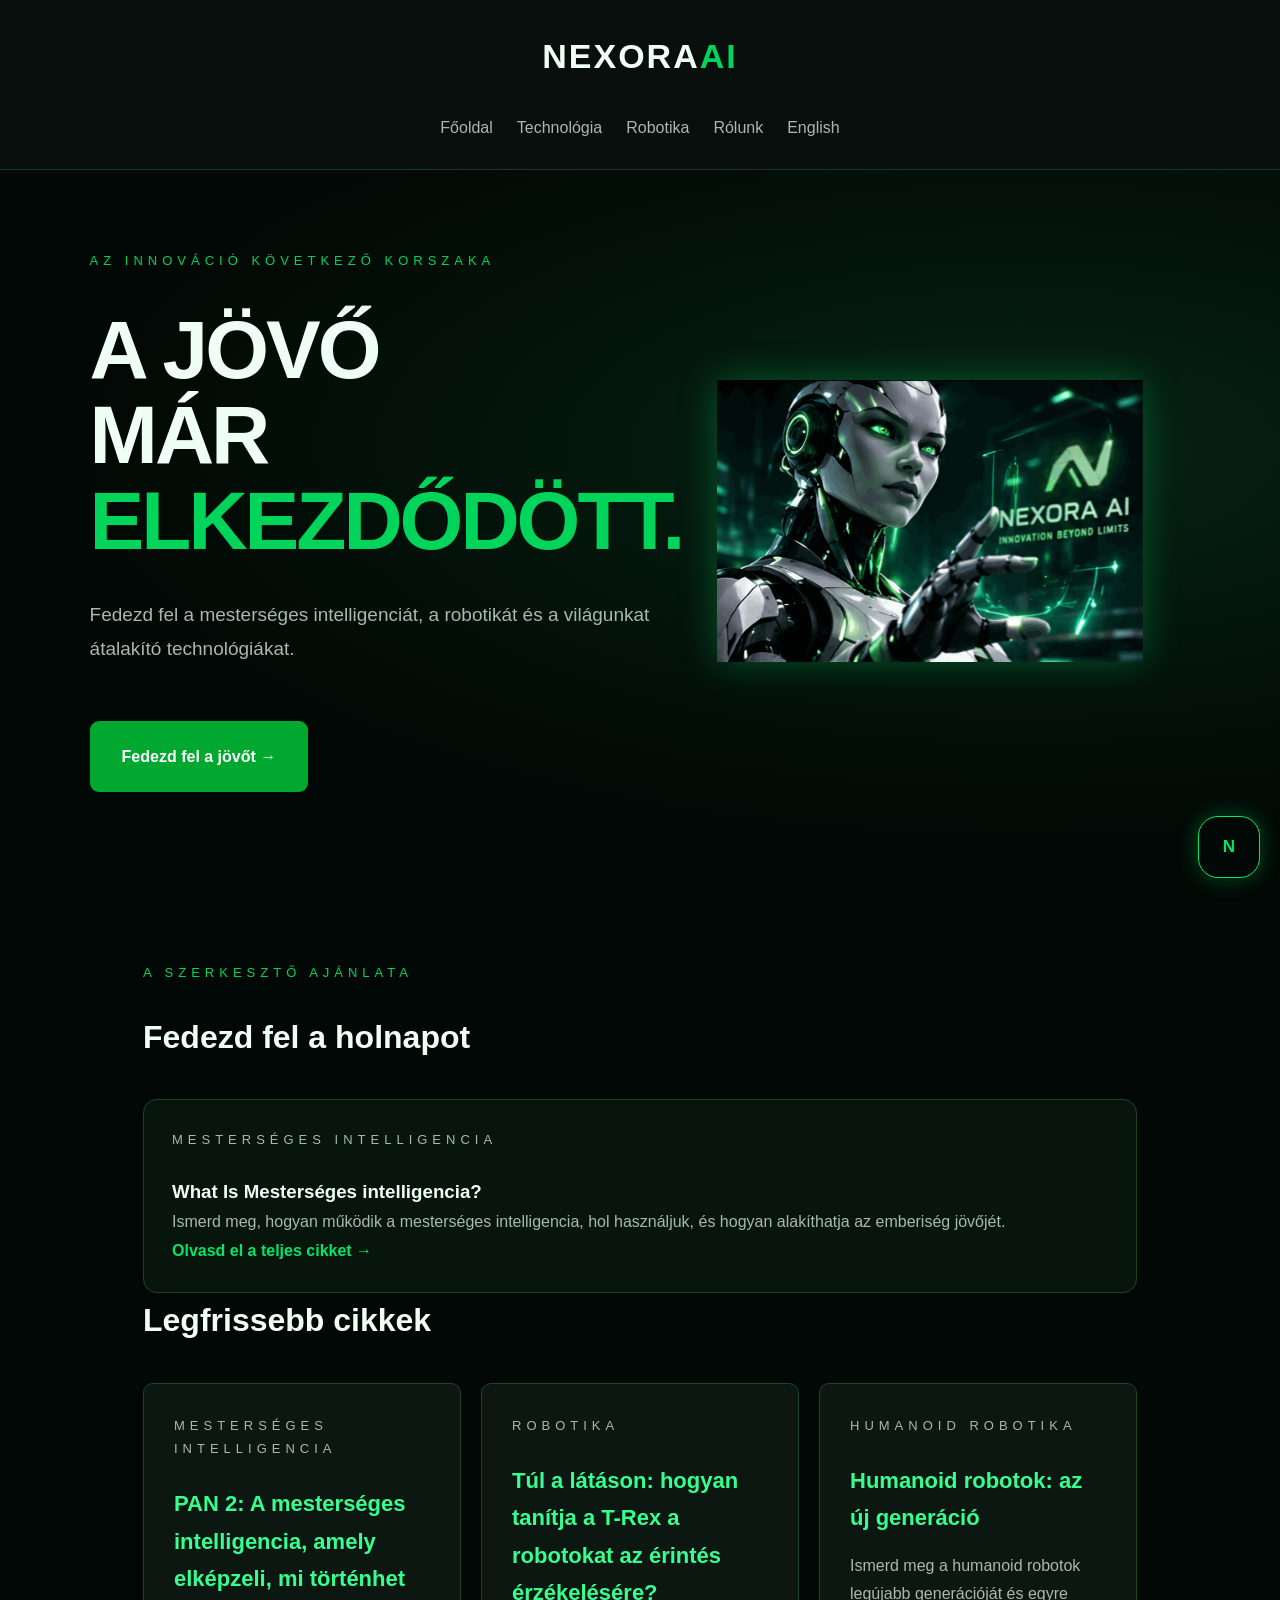
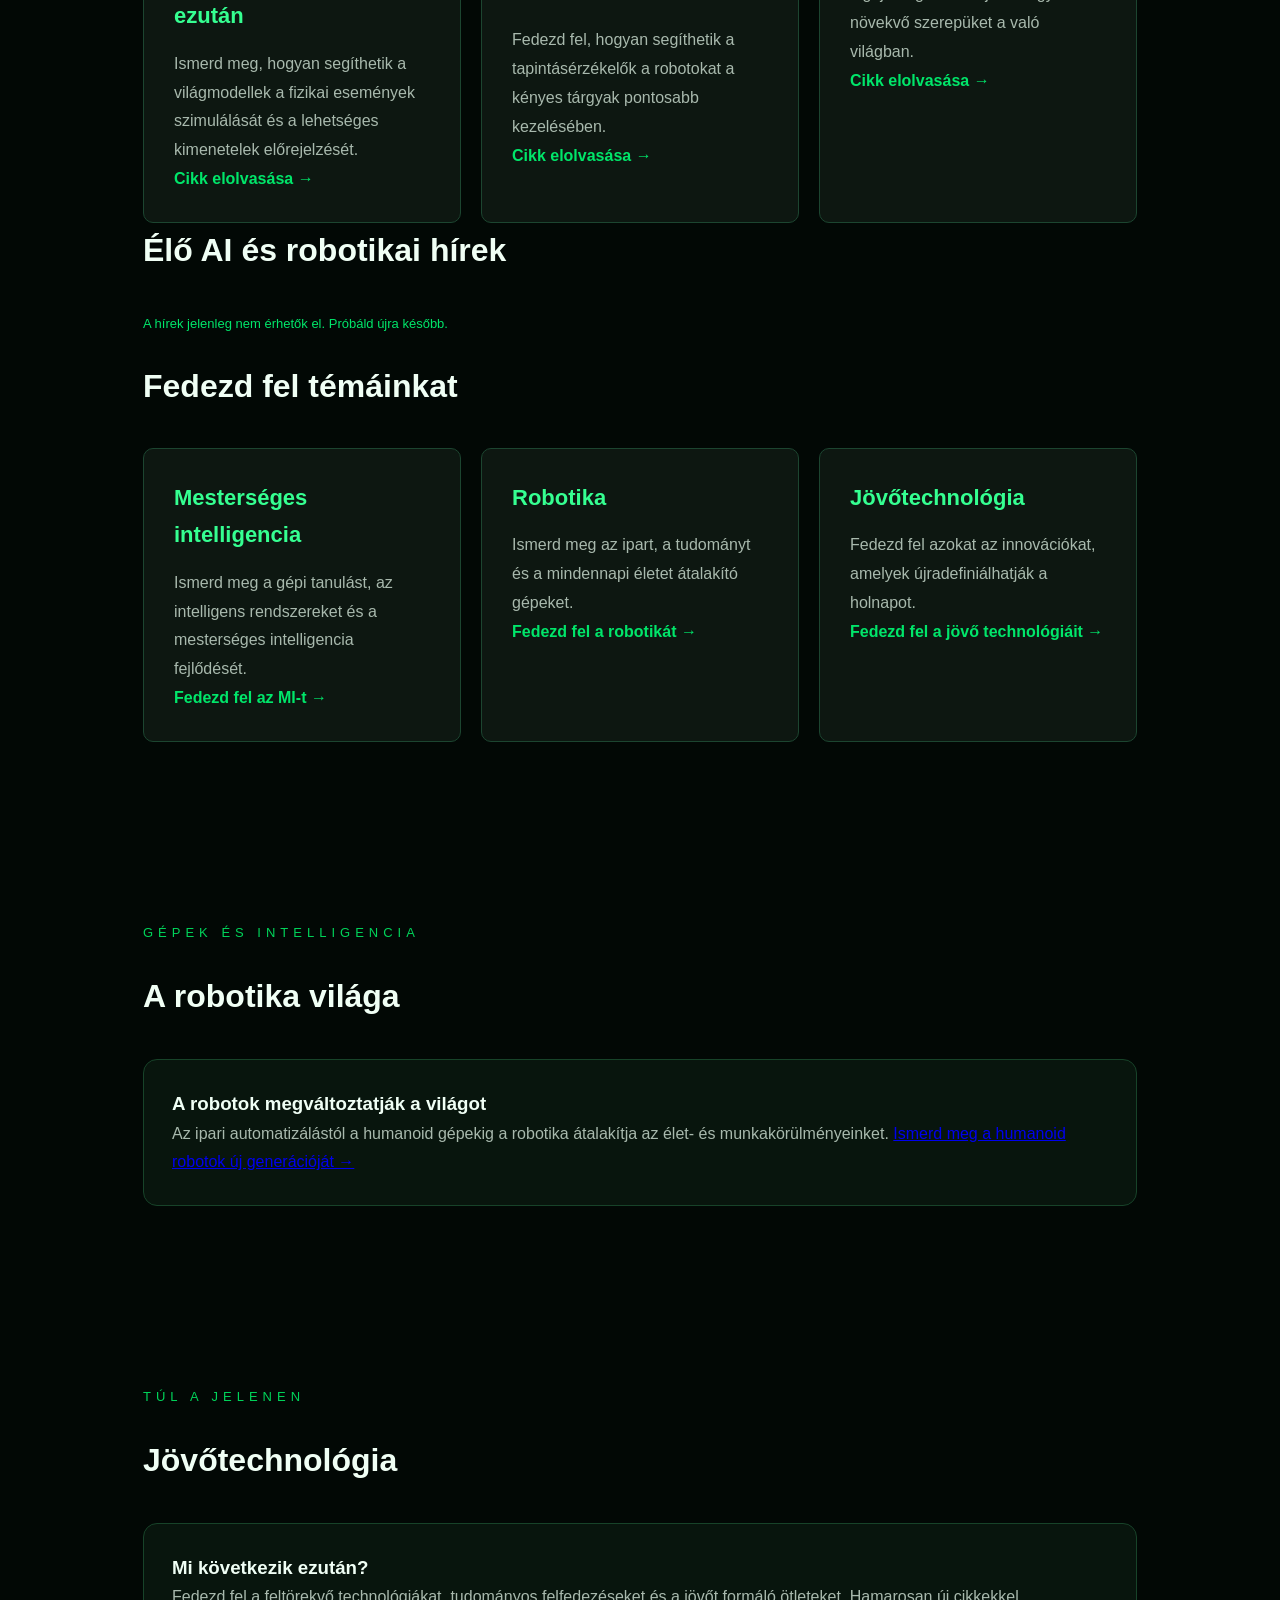
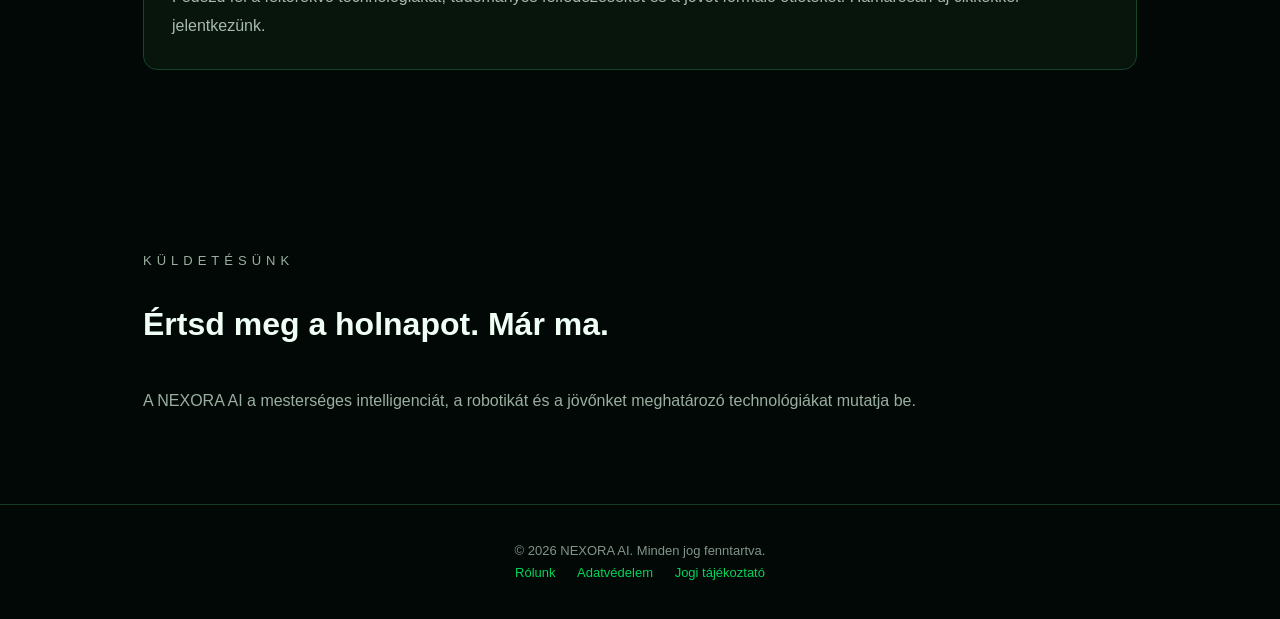
==== commit 1ca40d23: "Add GoatCounter analytics" ====
--- a/hu/index.html
+++ b/hu/index.html
@@ -378,5 +378,9 @@
 
   <script src="../news.js" defer></script>
   <script src="../floating-panel.js" defer></script>
+
+<script data-goatcounter="https://nexora-tech.goatcounter.com/count"
+        async src="//gc.zgo.at/count.js"></script>
+
 </body>
 </html>
